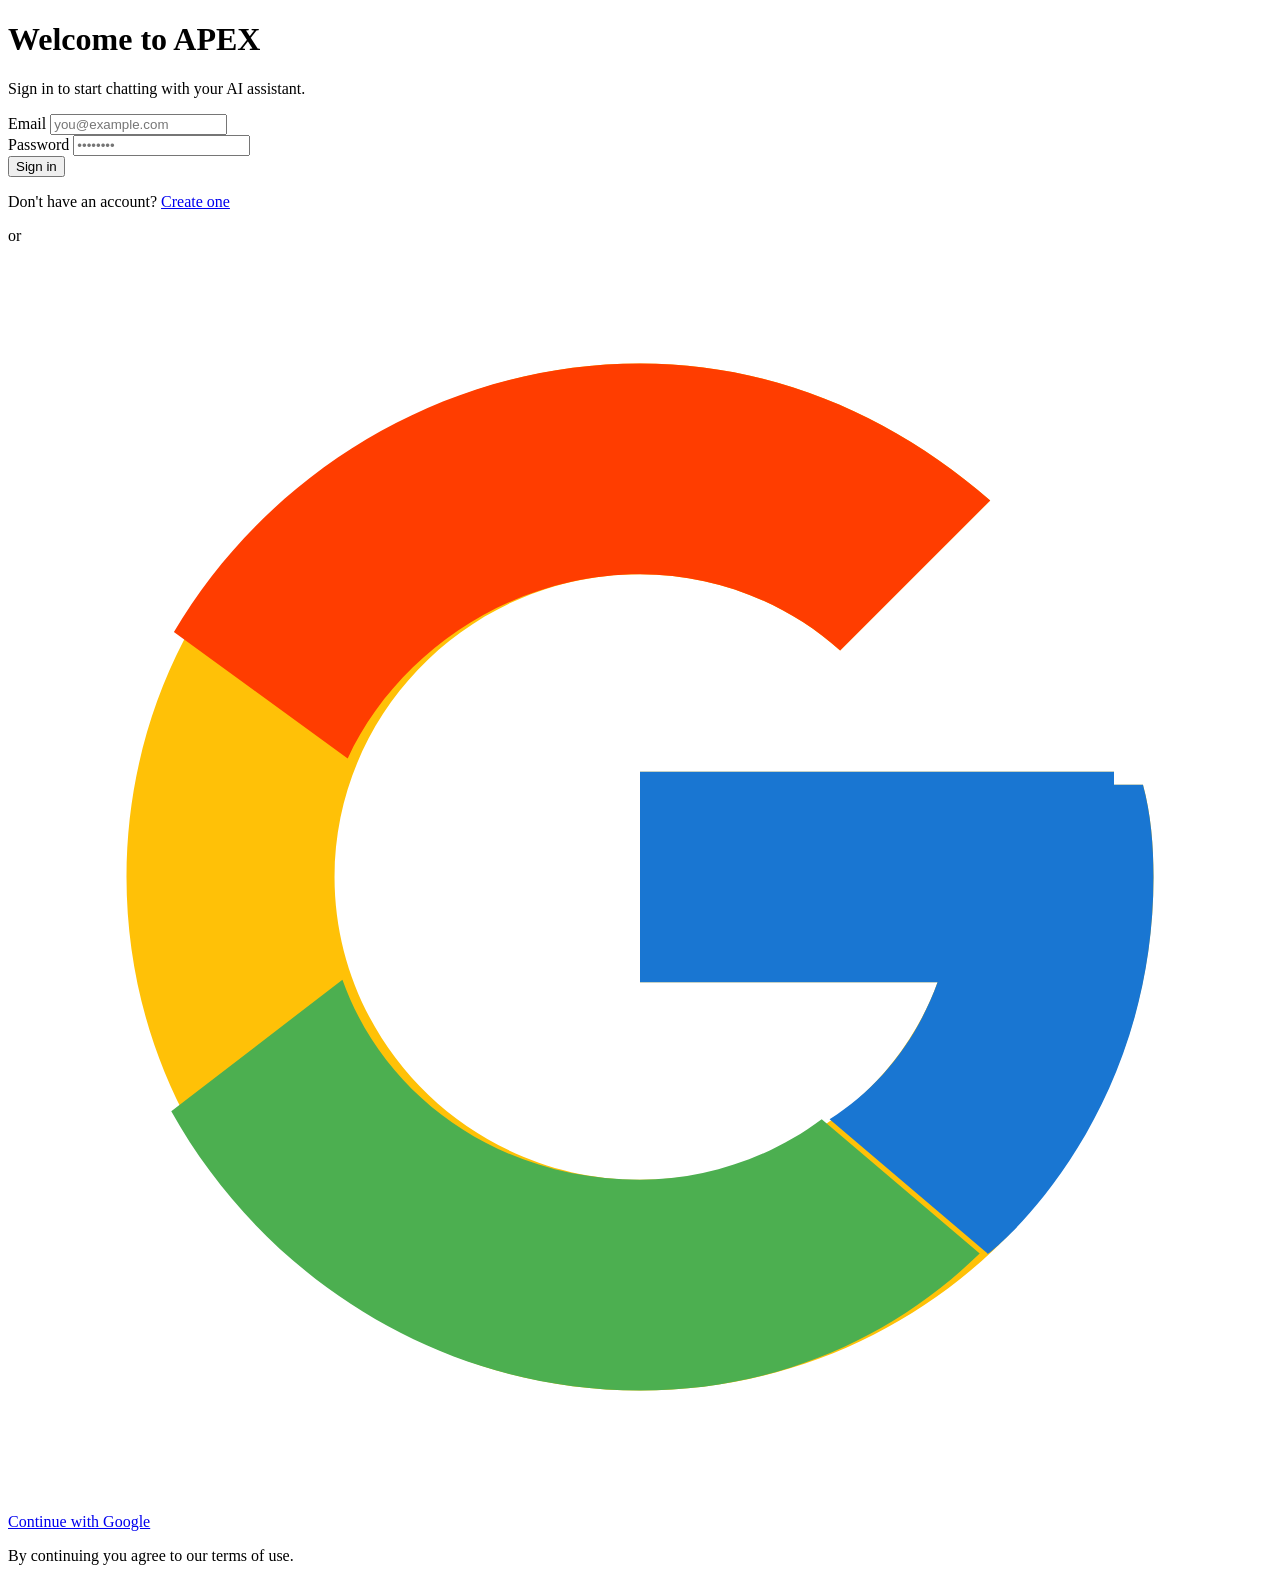
==== static/login.html @ 26416d96 "Add Google OAuth + email/password authentication - Gate chat behind login; protect /api/chat and /ap" ====
<!DOCTYPE html>
<html lang="en">
<head>
  <meta charset="UTF-8" />
  <meta name="viewport" content="width=device-width, initial-scale=1.0" />
  <title>Sign in · LLM_PROD Chat</title>
  <link rel="stylesheet" href="/style.css" />
  <link rel="stylesheet" href="/login.css" />
</head>
<body class="login-body">
  <main class="login-card">
    <div class="login-logo">
      <span class="dot"></span>
    </div>

    <h1 class="login-title">Welcome to <span class="brand">APEX</span></h1>
    <p id="subtitle" class="login-subtitle">Sign in to start chatting with your AI assistant.</p>

    <div id="error" class="login-error" hidden></div>

    <!-- Email / password form -->
    <form id="auth-form" class="auth-form" autocomplete="on">
      <div id="name-field" class="field" hidden>
        <label for="name">Name</label>
        <input id="name" name="name" type="text" placeholder="Your name" autocomplete="name" />
      </div>

      <div class="field">
        <label for="email">Email</label>
        <input id="email" name="email" type="email" placeholder="you@example.com"
               autocomplete="email" required />
      </div>

      <div class="field">
        <label for="password">Password</label>
        <input id="password" name="password" type="password" placeholder="••••••••"
               autocomplete="current-password" required minlength="8" />
      </div>

      <button id="submit-btn" type="submit" class="primary-btn">Sign in</button>
    </form>

    <p class="toggle-line">
      <span id="toggle-text">Don't have an account?</span>
      <a id="toggle-link" href="#" class="toggle-link">Create one</a>
    </p>

    <div class="divider"><span>or</span></div>

    <a href="/auth/login" class="google-btn">
      <svg class="google-icon" viewBox="0 0 48 48" aria-hidden="true">
        <path fill="#FFC107" d="M43.6 20.5H42V20H24v8h11.3C33.7 32.4 29.3 35.5 24 35.5c-6.4 0-11.6-5.2-11.6-11.5S17.6 12.5 24 12.5c2.9 0 5.6 1.1 7.6 2.9l5.7-5.7C33.6 6.5 29.1 4.5 24 4.5 13.2 4.5 4.5 13.2 4.5 24S13.2 43.5 24 43.5 43.5 34.8 43.5 24c0-1.2-.1-2.4-.4-3.5z"/>
        <path fill="#FF3D00" d="M6.3 14.7l6.6 4.8C14.7 15.6 19 12.5 24 12.5c2.9 0 5.6 1.1 7.6 2.9l5.7-5.7C33.6 6.5 29.1 4.5 24 4.5 16.3 4.5 9.7 8.9 6.3 14.7z"/>
        <path fill="#4CAF50" d="M24 43.5c5.2 0 9.6-2 12.9-5.2l-6-5.1c-2 1.5-4.5 2.3-6.9 2.3-5.3 0-9.7-3.1-11.3-7.6l-6.5 5C9.6 39 16.2 43.5 24 43.5z"/>
        <path fill="#1976D2" d="M43.6 20.5H42V20H24v8h11.3c-.8 2.2-2.2 4-4.1 5.2l6 5.1c-.4.4 6.3-4.6 6.3-14.3 0-1.2-.1-2.4-.4-3.5z"/>
      </svg>
      <span>Continue with Google</span>
    </a>

    <p class="login-footer">By continuing you agree to our terms of use.</p>
  </main>

  <script src="/login.js"></script>
</body>
</html>
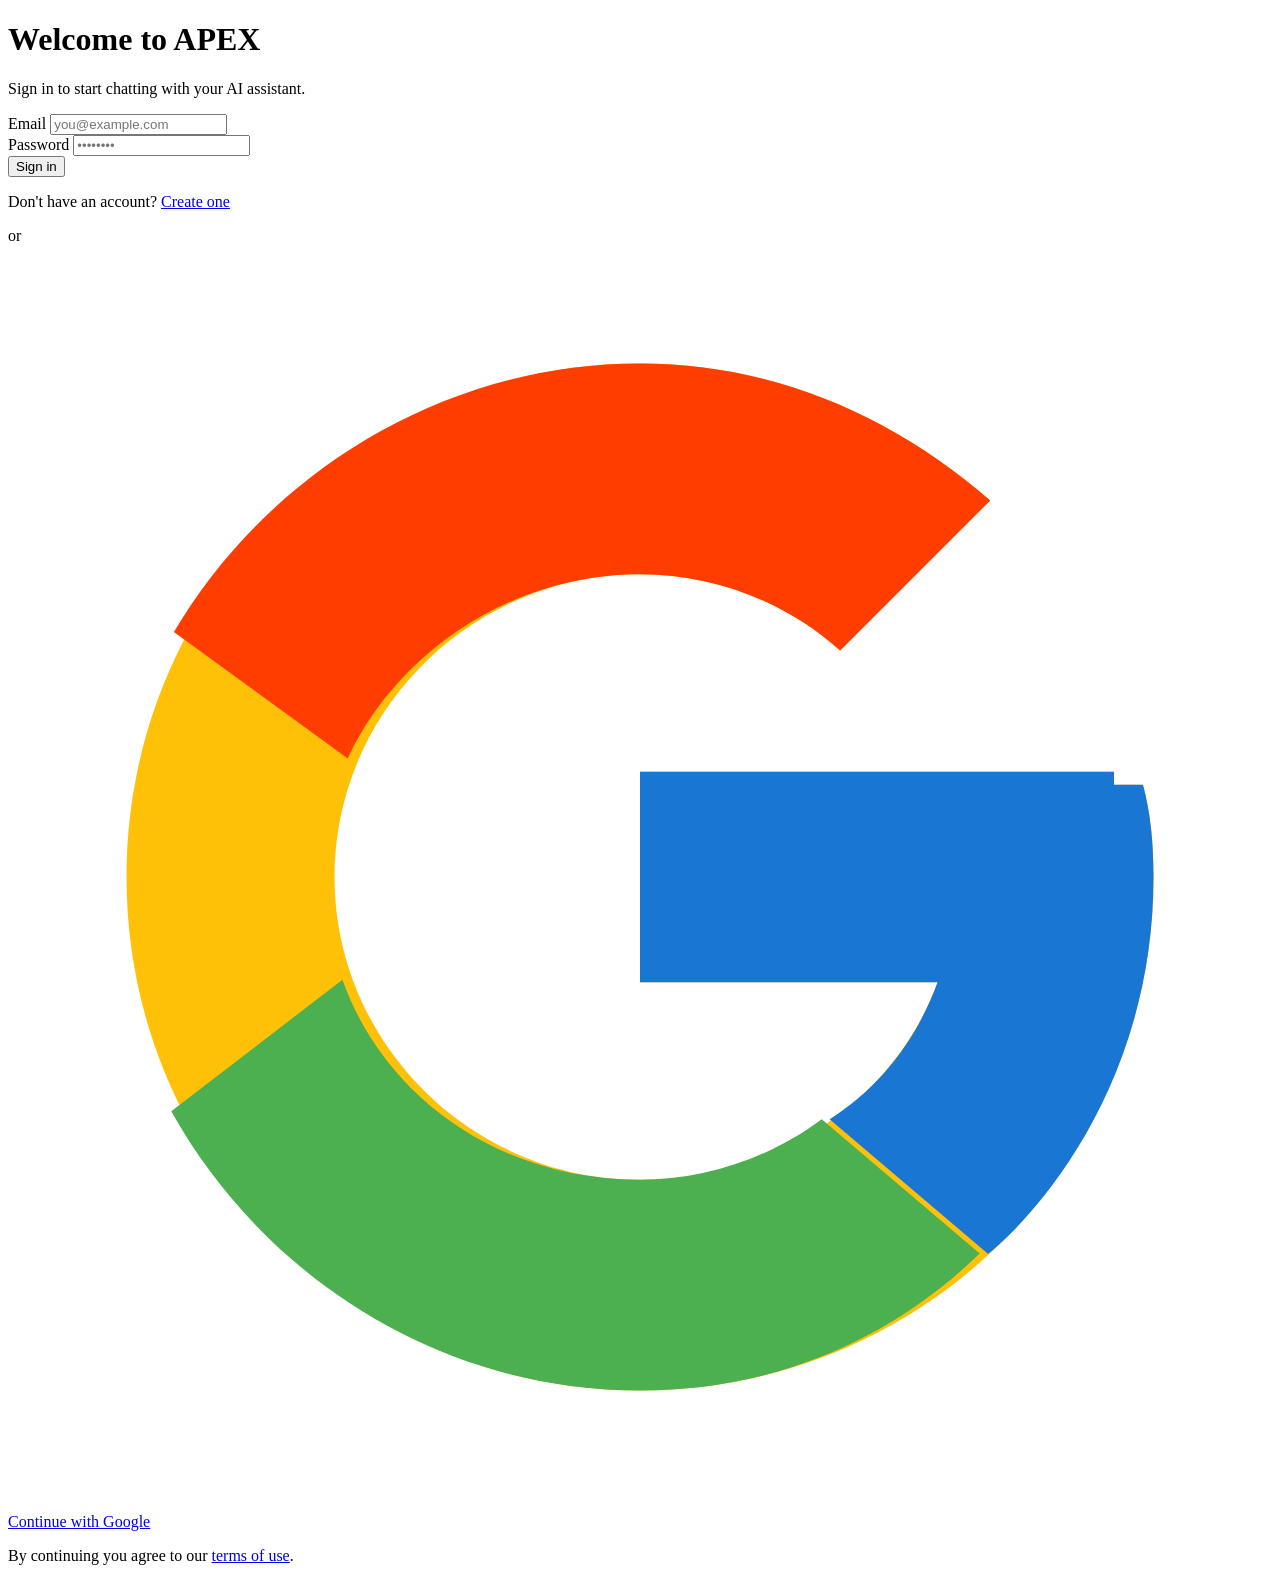
==== commit c93cfb89: "Auth_update" ====
--- a/static/login.html
+++ b/static/login.html
@@ -57,7 +57,7 @@
       <span>Continue with Google</span>
     </a>
 
-    <p class="login-footer">By continuing you agree to our terms of use.</p>
+    <p class="login-footer">By continuing you agree to our <a href="/terms" target="_blank" rel="noopener" class="footer-link">terms of use</a>.</p>
   </main>
 
   <script src="/login.js"></script>
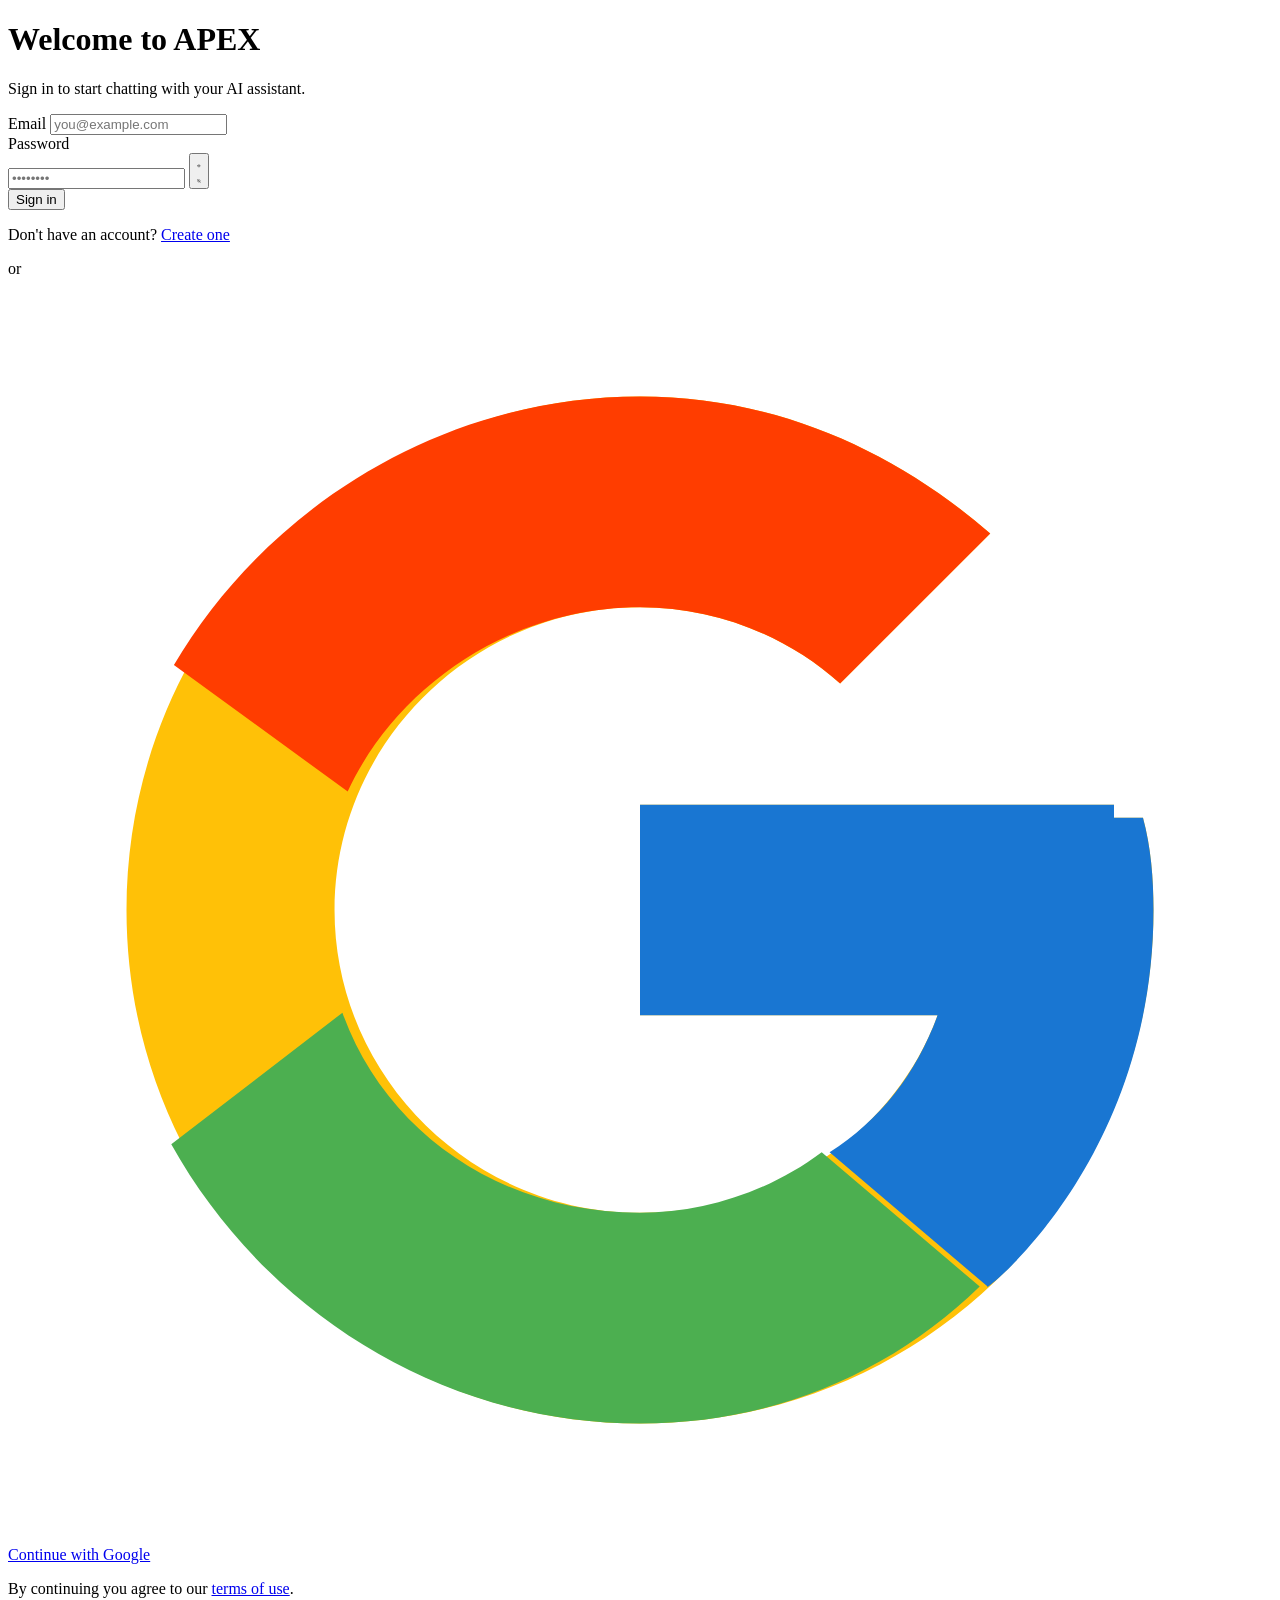
==== commit 3df5b710: "added eye icon" ====
--- a/static/login.html
+++ b/static/login.html
@@ -4,8 +4,8 @@
   <meta charset="UTF-8" />
   <meta name="viewport" content="width=device-width, initial-scale=1.0" />
   <title>Sign in · LLM_PROD Chat</title>
-  <link rel="stylesheet" href="/style.css" />
-  <link rel="stylesheet" href="/login.css" />
+  <link rel="stylesheet" href="/style.css?v=2" />
+  <link rel="stylesheet" href="/login.css?v=2" />
 </head>
 <body class="login-body">
   <main class="login-card">
@@ -33,8 +33,23 @@
 
       <div class="field">
         <label for="password">Password</label>
-        <input id="password" name="password" type="password" placeholder="••••••••"
-               autocomplete="current-password" required minlength="8" />
+        <div class="password-wrap">
+          <input id="password" name="password" type="password" placeholder="••••••••"
+                 autocomplete="current-password" required minlength="8" />
+          <button type="button" id="toggle-password" class="password-toggle"
+                  aria-label="Show password" title="Show password">
+            <svg class="icon-eye" viewBox="0 0 24 24" fill="none" stroke="currentColor"
+                 stroke-width="2" stroke-linecap="round" stroke-linejoin="round">
+              <path d="M1 12s4-7 11-7 11 7 11 7-4 7-11 7-11-7-11-7z" />
+              <circle cx="12" cy="12" r="3" />
+            </svg>
+            <svg class="icon-eye-off" viewBox="0 0 24 24" fill="none" stroke="currentColor"
+                 stroke-width="2" stroke-linecap="round" stroke-linejoin="round">
+              <path d="M17.94 17.94A10.07 10.07 0 0 1 12 20c-7 0-11-8-11-8a18.45 18.45 0 0 1 5.06-5.94M9.9 4.24A9.12 9.12 0 0 1 12 4c7 0 11 8 11 8a18.5 18.5 0 0 1-2.16 3.19m-6.72-1.07a3 3 0 1 1-4.24-4.24" />
+              <line x1="1" y1="1" x2="23" y2="23" />
+            </svg>
+          </button>
+        </div>
       </div>
 
       <button id="submit-btn" type="submit" class="primary-btn">Sign in</button>
@@ -60,6 +75,6 @@
     <p class="login-footer">By continuing you agree to our <a href="/terms" target="_blank" rel="noopener" class="footer-link">terms of use</a>.</p>
   </main>
 
-  <script src="/login.js"></script>
+  <script src="/login.js?v=2"></script>
 </body>
 </html>
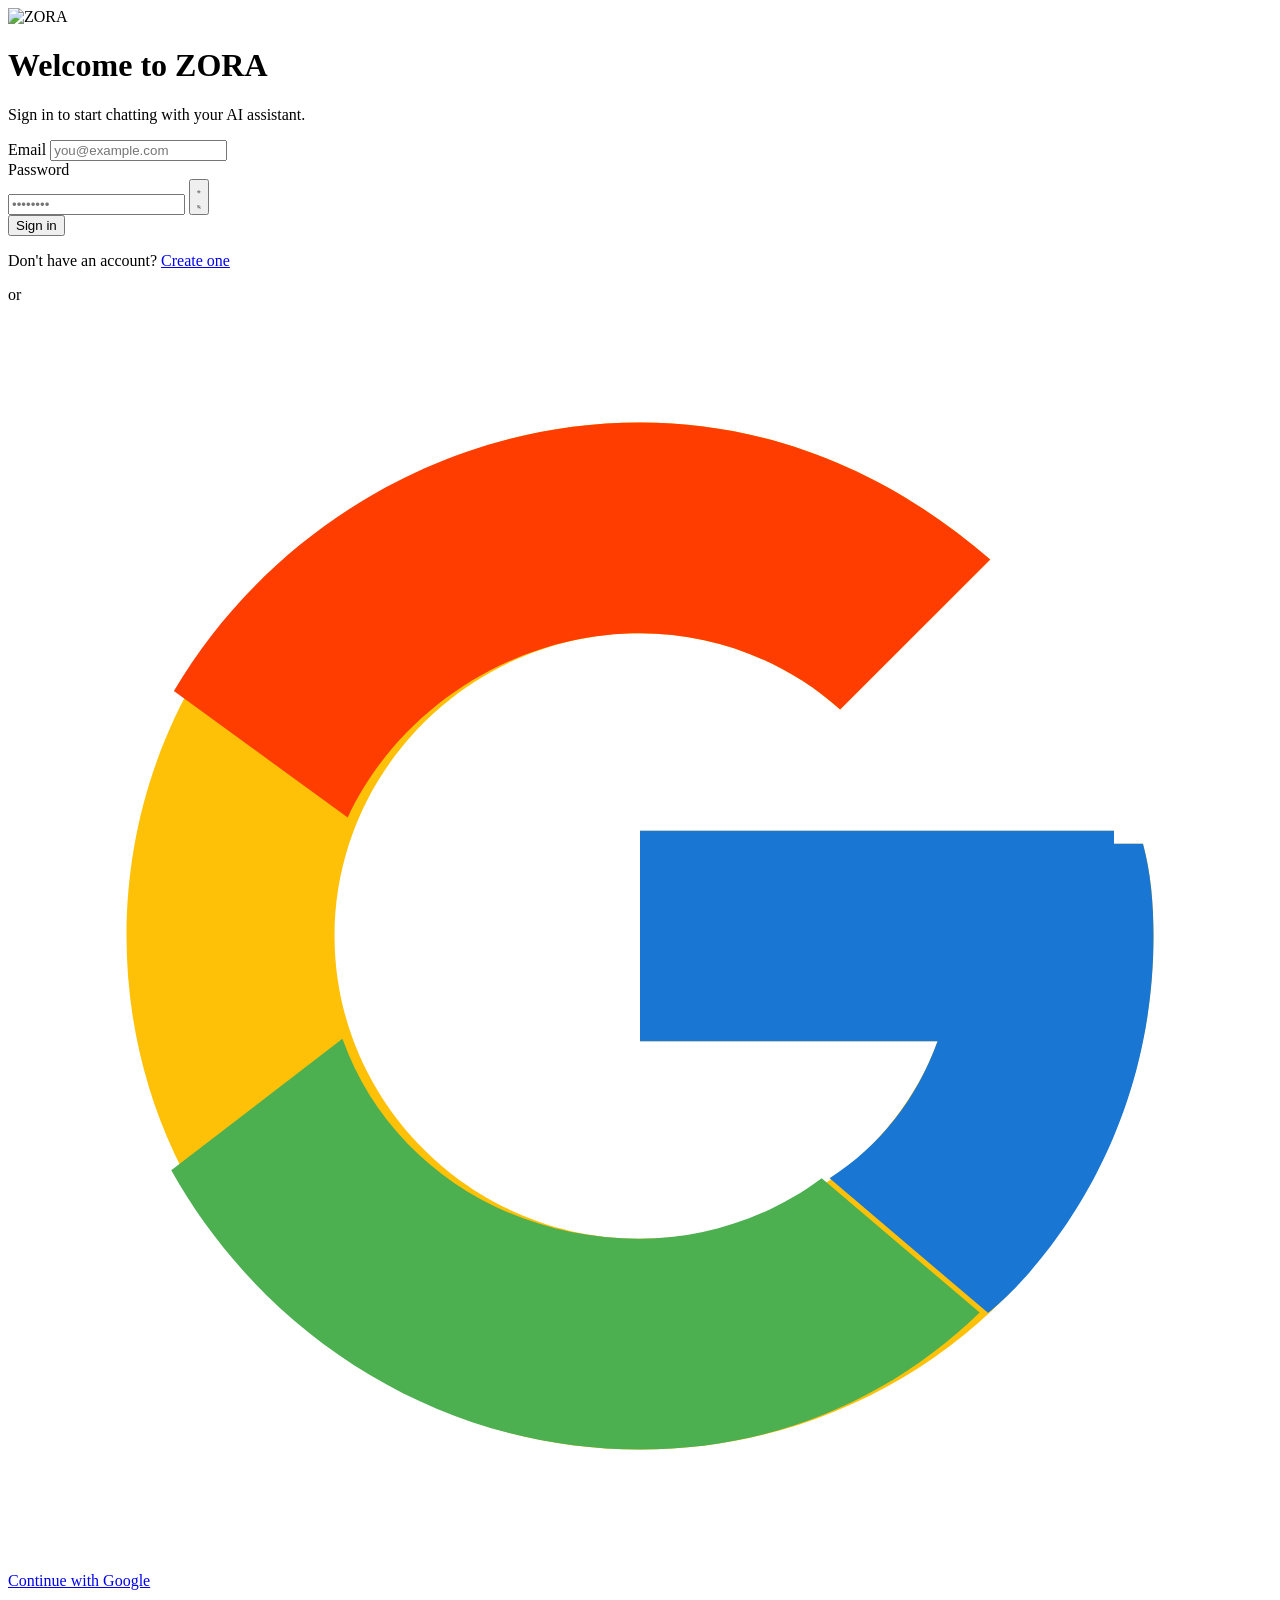
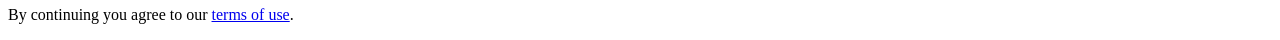
==== commit f2519ce1: "updated ui & auth" ====
--- a/static/login.html
+++ b/static/login.html
@@ -4,16 +4,16 @@
   <meta charset="UTF-8" />
   <meta name="viewport" content="width=device-width, initial-scale=1.0" />
   <title>Sign in · LLM_PROD Chat</title>
-  <link rel="stylesheet" href="/style.css?v=2" />
-  <link rel="stylesheet" href="/login.css?v=2" />
+  <link rel="stylesheet" href="/style.css?v=11" />
+  <link rel="stylesheet" href="/login.css?v=3" />
 </head>
 <body class="login-body">
   <main class="login-card">
     <div class="login-logo">
-      <span class="dot"></span>
+      <img src="/logo_icon.png?v=3" alt="ZORA" class="login-logo-img" />
     </div>
 
-    <h1 class="login-title">Welcome to <span class="brand">APEX</span></h1>
+    <h1 class="login-title">Welcome to <span class="brand">ZORA</span></h1>
     <p id="subtitle" class="login-subtitle">Sign in to start chatting with your AI assistant.</p>
 
     <div id="error" class="login-error" hidden></div>
@@ -75,6 +75,6 @@
     <p class="login-footer">By continuing you agree to our <a href="/terms" target="_blank" rel="noopener" class="footer-link">terms of use</a>.</p>
   </main>
 
-  <script src="/login.js?v=2"></script>
+  <script src="/login.js?v=4"></script>
 </body>
 </html>
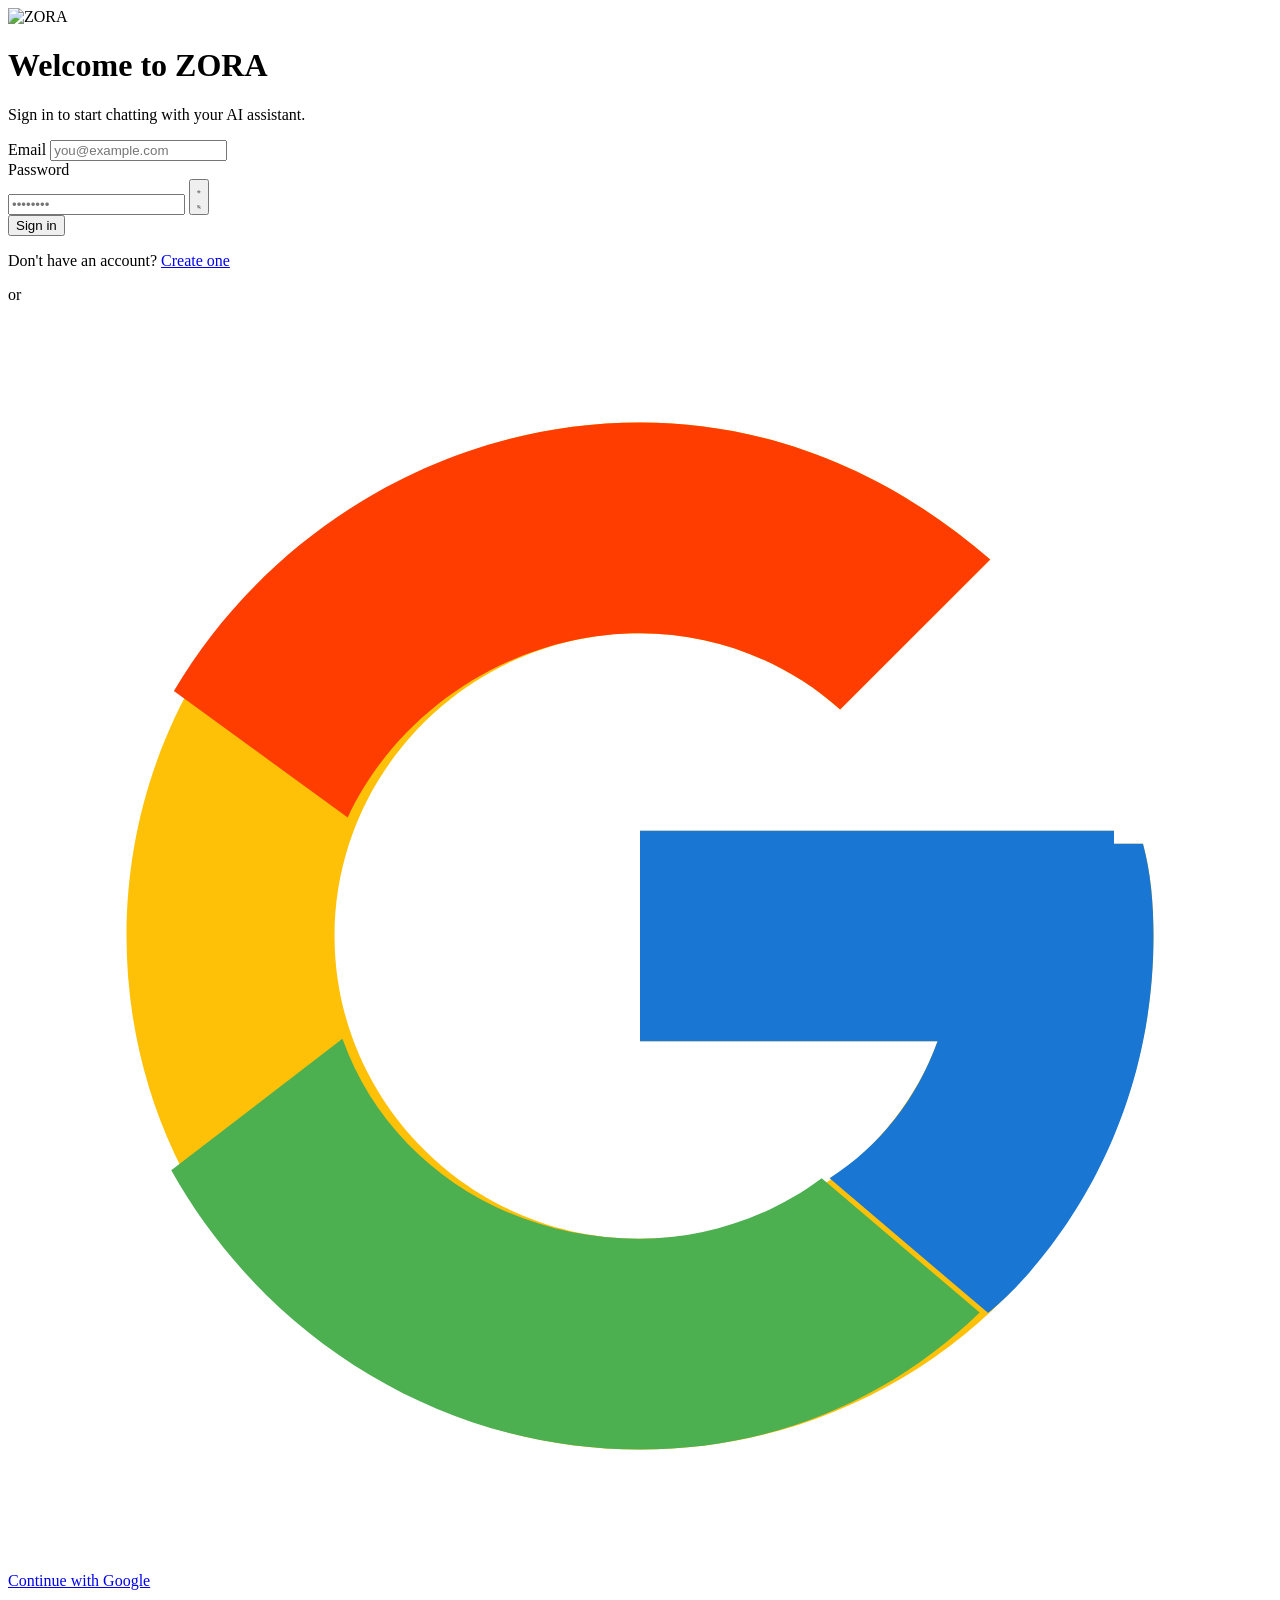
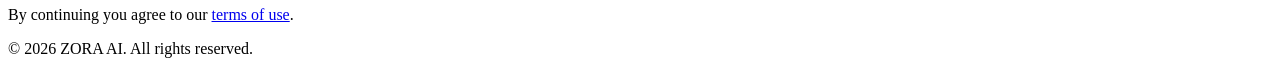
==== commit 3ffa1d81: "small ui fixes" ====
--- a/static/login.html
+++ b/static/login.html
@@ -4,8 +4,9 @@
   <meta charset="UTF-8" />
   <meta name="viewport" content="width=device-width, initial-scale=1.0" />
   <title>Sign in · LLM_PROD Chat</title>
-  <link rel="stylesheet" href="/style.css?v=11" />
-  <link rel="stylesheet" href="/login.css?v=3" />
+  <link rel="icon" type="image/png" href="/logo_icon.png?v=3" />
+  <link rel="stylesheet" href="/style.css?v=15" />
+  <link rel="stylesheet" href="/login.css?v=4" />
 </head>
 <body class="login-body">
   <main class="login-card">
@@ -73,6 +74,7 @@
     </a>
 
     <p class="login-footer">By continuing you agree to our <a href="/terms" target="_blank" rel="noopener" class="footer-link">terms of use</a>.</p>
+    <p class="login-copyright">&copy; 2026 ZORA AI. All rights reserved.</p>
   </main>
 
   <script src="/login.js?v=4"></script>
